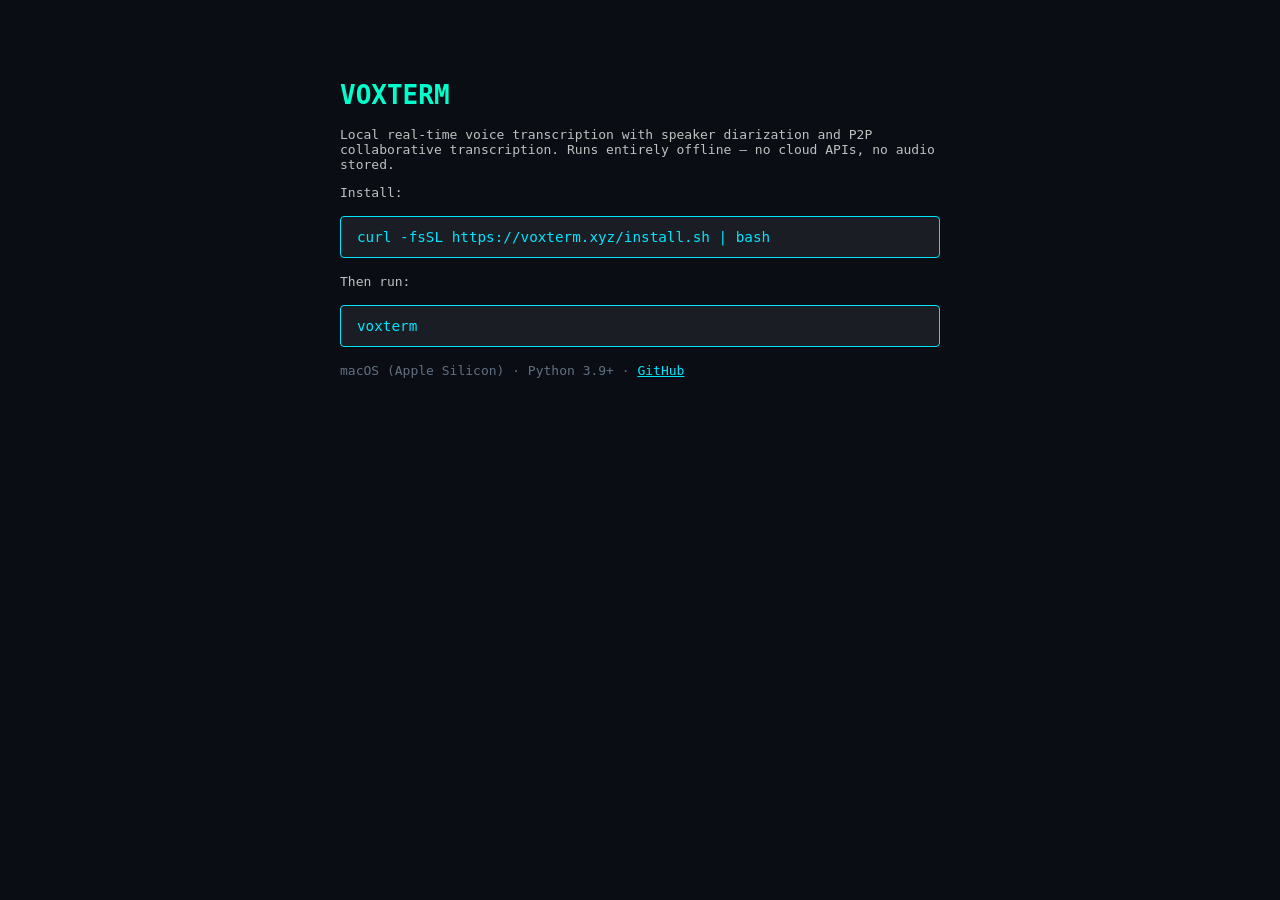
==== index.html @ 0e48592c "GitHub Pages: install script + landing page for voxterm.xyz" ====
<!DOCTYPE html>
<html>
<head>
<meta charset="utf-8">
<title>VoxTerm — Local Voice Transcription</title>
<meta name="viewport" content="width=device-width, initial-scale=1">
<style>
  body { background: #0a0e14; color: #c0c0c0; font-family: monospace; max-width: 600px; margin: 80px auto; padding: 0 20px; }
  h1 { color: #00ffcc; font-size: 2em; }
  code { background: #1a1e24; padding: 12px 16px; display: block; border: 1px solid #00e5ff; border-radius: 4px; color: #00e5ff; margin: 16px 0; font-size: 1.1em; }
  a { color: #00e5ff; }
  .dim { color: #607080; }
</style>
</head>
<body>
<h1>VOXTERM</h1>
<p>Local real-time voice transcription with speaker diarization and P2P collaborative transcription. Runs entirely offline — no cloud APIs, no audio stored.</p>

<p>Install:</p>
<code>curl -fsSL https://voxterm.xyz/install.sh | bash</code>

<p>Then run:</p>
<code>voxterm</code>

<p class="dim">macOS (Apple Silicon) · Python 3.9+ · <a href="https://github.com/dmarzzz/VoxTerm">GitHub</a></p>
</body>
</html>
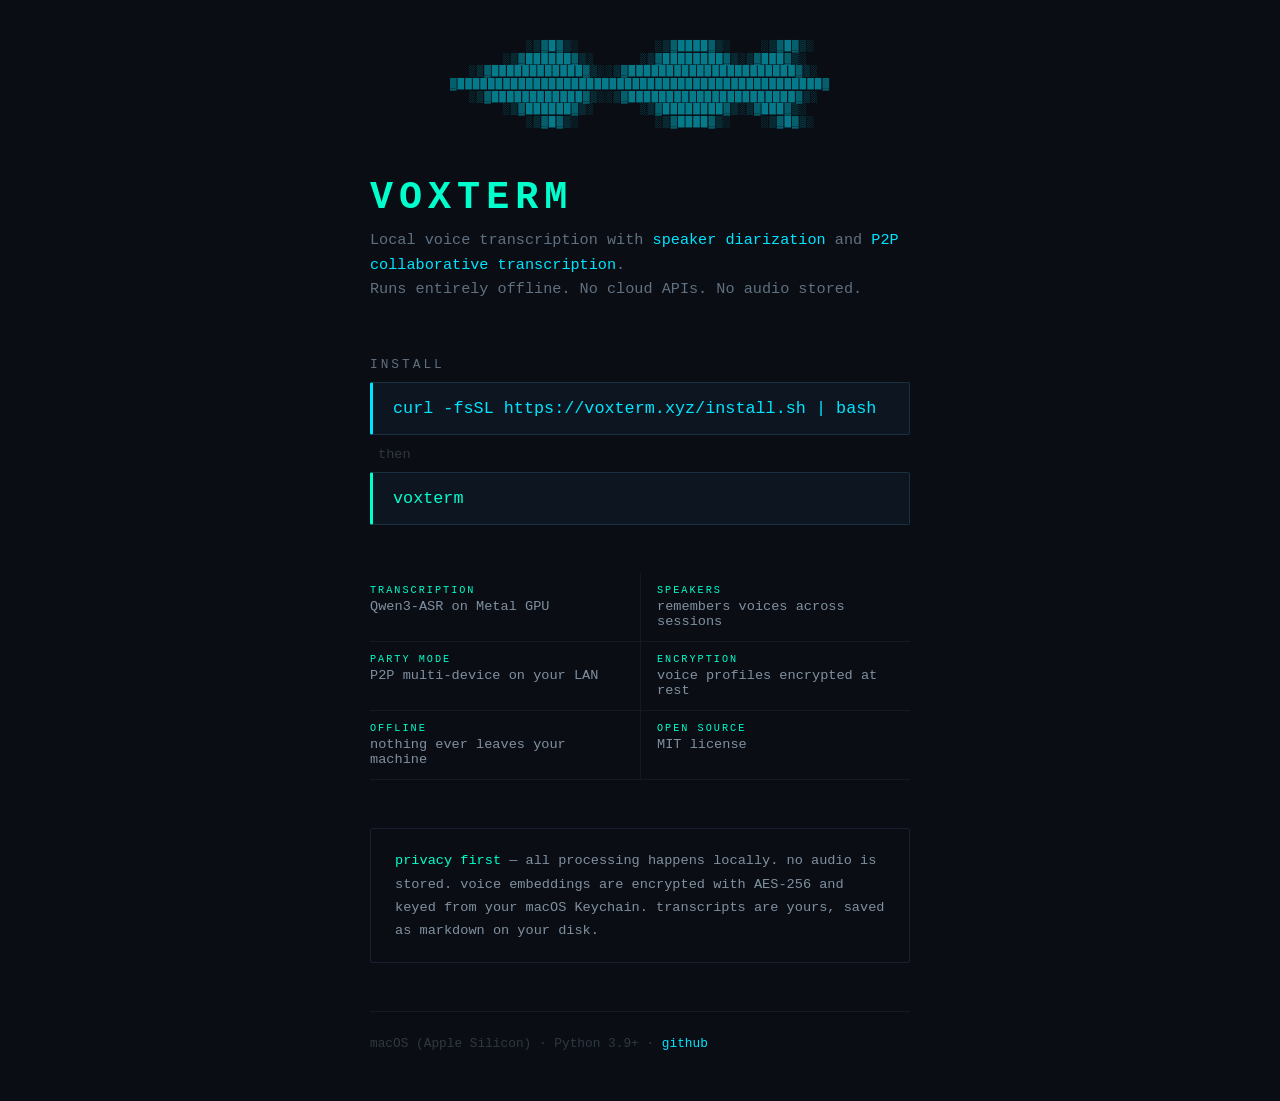
==== commit e6b873c8: "Cyberpunk landing page — ASCII waveform, minimal, zero assets" ====
--- a/index.html
+++ b/index.html
@@ -5,23 +5,175 @@
 <title>VoxTerm — Local Voice Transcription</title>
 <meta name="viewport" content="width=device-width, initial-scale=1">
 <style>
-  body { background: #0a0e14; color: #c0c0c0; font-family: monospace; max-width: 600px; margin: 80px auto; padding: 0 20px; }
-  h1 { color: #00ffcc; font-size: 2em; }
-  code { background: #1a1e24; padding: 12px 16px; display: block; border: 1px solid #00e5ff; border-radius: 4px; color: #00e5ff; margin: 16px 0; font-size: 1.1em; }
-  a { color: #00e5ff; }
-  .dim { color: #607080; }
+* { margin: 0; padding: 0; box-sizing: border-box; }
+body {
+  background: #0a0e14;
+  color: #8090a0;
+  font-family: 'SF Mono', 'Fira Code', 'Cascadia Code', Menlo, monospace;
+  min-height: 100vh;
+  display: flex;
+  flex-direction: column;
+  align-items: center;
+  justify-content: center;
+  padding: 40px 20px;
+}
+.container { max-width: 540px; width: 100%; }
+
+.wave {
+  color: #00e5ff;
+  font-size: 11px;
+  line-height: 1.15;
+  letter-spacing: 1px;
+  text-align: center;
+  margin-bottom: 48px;
+  opacity: 0.5;
+  white-space: pre;
+}
+
+h1 {
+  color: #00ffcc;
+  font-size: 2.4em;
+  letter-spacing: 6px;
+  margin-bottom: 8px;
+}
+.tagline {
+  color: #607080;
+  font-size: 0.95em;
+  margin-bottom: 56px;
+  line-height: 1.6;
+}
+.tagline em {
+  color: #00e5ff;
+  font-style: normal;
+}
+
+.install-label {
+  color: #607080;
+  font-size: 0.8em;
+  text-transform: uppercase;
+  letter-spacing: 3px;
+  margin-bottom: 10px;
+}
+.cmd {
+  background: #0d1520;
+  border: 1px solid #1a3040;
+  border-left: 3px solid #00e5ff;
+  padding: 16px 20px;
+  color: #00e5ff;
+  font-size: 1.05em;
+  margin-bottom: 12px;
+  border-radius: 2px;
+  overflow-x: auto;
+}
+.cmd-then {
+  background: #0d1520;
+  border: 1px solid #1a3040;
+  border-left: 3px solid #00ffcc;
+  padding: 16px 20px;
+  color: #00ffcc;
+  font-size: 1.05em;
+  margin-bottom: 48px;
+  border-radius: 2px;
+}
+.arrow {
+  color: #303840;
+  font-size: 0.85em;
+  margin: 6px 0 10px 8px;
+}
+
+.features {
+  display: grid;
+  grid-template-columns: 1fr 1fr;
+  gap: 0;
+  margin-bottom: 48px;
+}
+.feat {
+  padding: 12px 0;
+  border-bottom: 1px solid #141a22;
+  font-size: 0.85em;
+}
+.feat:nth-child(odd) { padding-right: 16px; }
+.feat:nth-child(even) { padding-left: 16px; border-left: 1px solid #141a22; }
+.feat .k {
+  color: #00ffcc;
+  display: block;
+  font-size: 0.75em;
+  text-transform: uppercase;
+  letter-spacing: 2px;
+  margin-bottom: 3px;
+}
+
+.privacy {
+  border: 1px solid #1a2030;
+  padding: 20px 24px;
+  margin-bottom: 48px;
+  border-radius: 2px;
+  font-size: 0.85em;
+  line-height: 1.7;
+}
+.privacy strong {
+  color: #00ffcc;
+  font-weight: normal;
+}
+
+.footer {
+  color: #303840;
+  font-size: 0.8em;
+  padding-top: 24px;
+  border-top: 1px solid #141a22;
+}
+.footer a {
+  color: #00e5ff;
+  text-decoration: none;
+}
+.footer a:hover { text-decoration: underline; }
 </style>
 </head>
 <body>
+<div class="container">
+
+<pre class="wave">
+        ░▒▓█▓▒░          ░▒▓████▓▒░    ░▒▓█▓▒░
+    ░▒▓██████▓▒░      ░▒▓████████▓▒░▒▓███▓▒░
+ ░▒▓████████████▓▒░░▒▓██████████████████████▓▒░
+▓████████████████████████████████████████████████▓
+ ░▒▓████████████▓▒░░▒▓██████████████████████▓▒░
+    ░▒▓██████▓▒░      ░▒▓████████▓▒░▒▓███▓▒░
+        ░▒▓█▓▒░          ░▒▓████▓▒░    ░▒▓█▓▒░
+</pre>
+
 <h1>VOXTERM</h1>
-<p>Local real-time voice transcription with speaker diarization and P2P collaborative transcription. Runs entirely offline — no cloud APIs, no audio stored.</p>
+<p class="tagline">
+  Local voice transcription with <em>speaker diarization</em>
+  and <em>P2P collaborative transcription</em>.<br>
+  Runs entirely offline. No cloud APIs. No audio stored.
+</p>
 
-<p>Install:</p>
-<code>curl -fsSL https://voxterm.xyz/install.sh | bash</code>
+<p class="install-label">install</p>
+<div class="cmd">curl -fsSL https://voxterm.xyz/install.sh | bash</div>
+<p class="arrow">then</p>
+<div class="cmd-then">voxterm</div>
 
-<p>Then run:</p>
-<code>voxterm</code>
+<div class="features">
+  <div class="feat"><span class="k">transcription</span>Qwen3-ASR on Metal GPU</div>
+  <div class="feat"><span class="k">speakers</span>remembers voices across sessions</div>
+  <div class="feat"><span class="k">party mode</span>P2P multi-device on your LAN</div>
+  <div class="feat"><span class="k">encryption</span>voice profiles encrypted at rest</div>
+  <div class="feat"><span class="k">offline</span>nothing ever leaves your machine</div>
+  <div class="feat"><span class="k">open source</span>MIT license</div>
+</div>
 
-<p class="dim">macOS (Apple Silicon) · Python 3.9+ · <a href="https://github.com/dmarzzz/VoxTerm">GitHub</a></p>
+<div class="privacy">
+  <strong>privacy first</strong> — all processing happens locally.
+  no audio is stored. voice embeddings are encrypted with AES-256
+  and keyed from your macOS Keychain. transcripts are yours,
+  saved as markdown on your disk.
+</div>
+
+<div class="footer">
+  macOS (Apple Silicon) · Python 3.9+ · <a href="https://github.com/dmarzzz/VoxTerm">github</a>
+</div>
+
+</div>
 </body>
 </html>
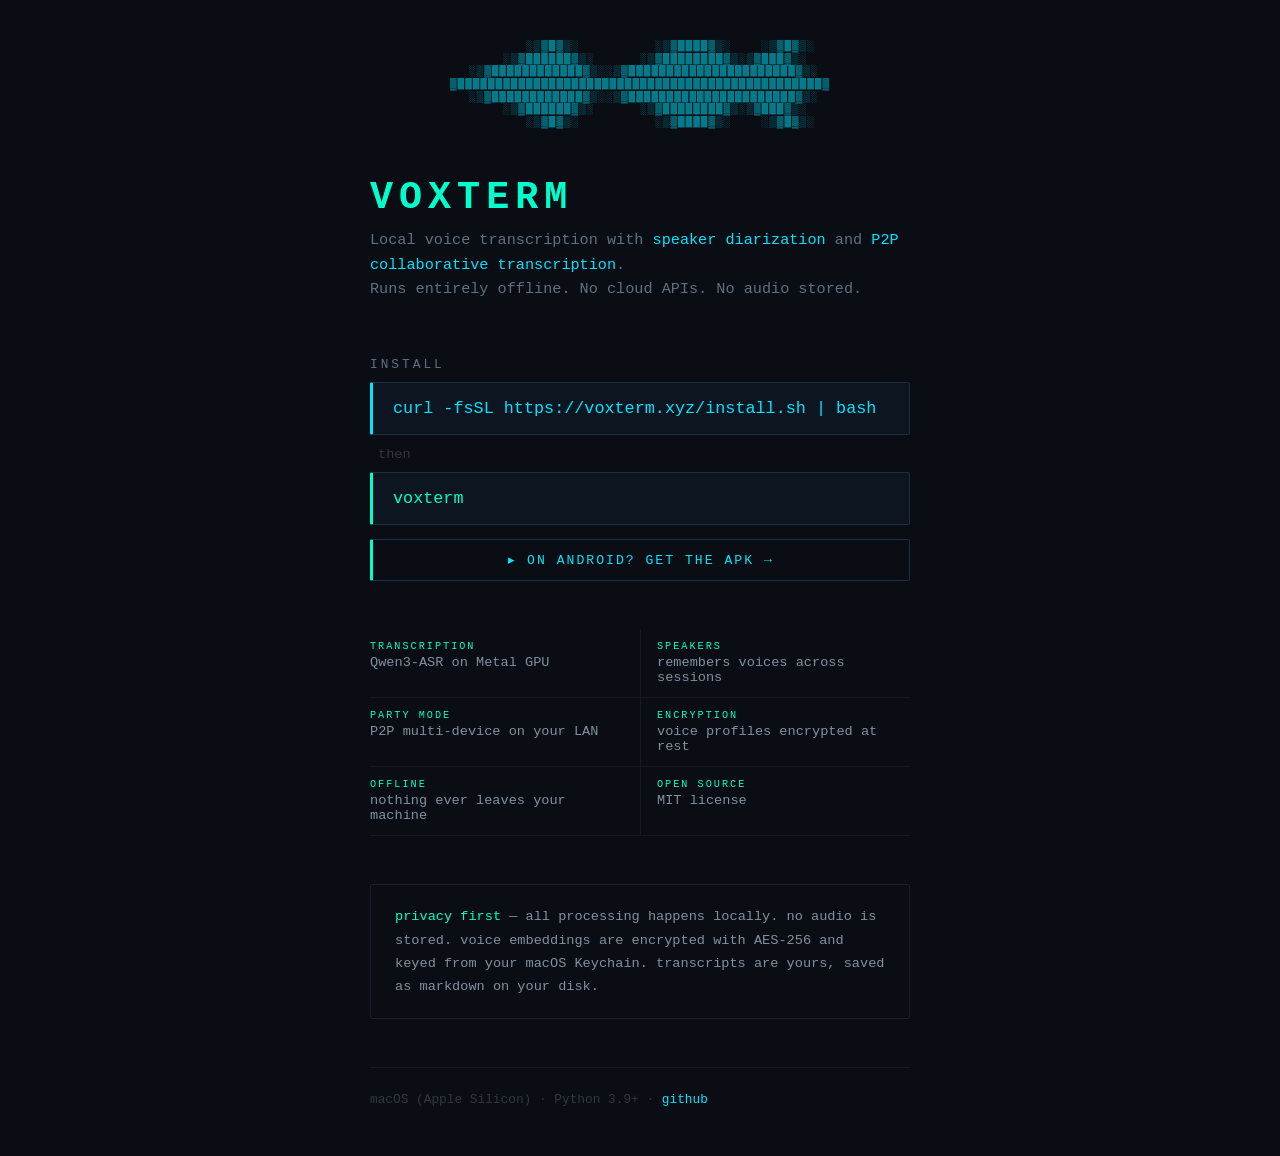
==== commit 953f946c: "pages: add Android download page (/android) + homepage link A styled /android/ landing page (matchin" ====
--- a/index.html
+++ b/index.html
@@ -152,7 +152,8 @@
 <p class="install-label">install</p>
 <div class="cmd">curl -fsSL https://voxterm.xyz/install.sh | bash</div>
 <p class="arrow">then</p>
-<div class="cmd-then">voxterm</div>
+<div class="cmd-then" style="margin-bottom:14px">voxterm</div>
+<a href="/android/" style="display:block;text-align:center;color:#00e5ff;text-decoration:none;font-size:0.82em;letter-spacing:2px;padding:12px 0;border:1px solid #1a3040;border-left:3px solid #00ffcc;border-radius:2px;margin-bottom:48px;">▸ ON ANDROID? GET THE APK →</a>
 
 <div class="features">
   <div class="feat"><span class="k">transcription</span>Qwen3-ASR on Metal GPU</div>
